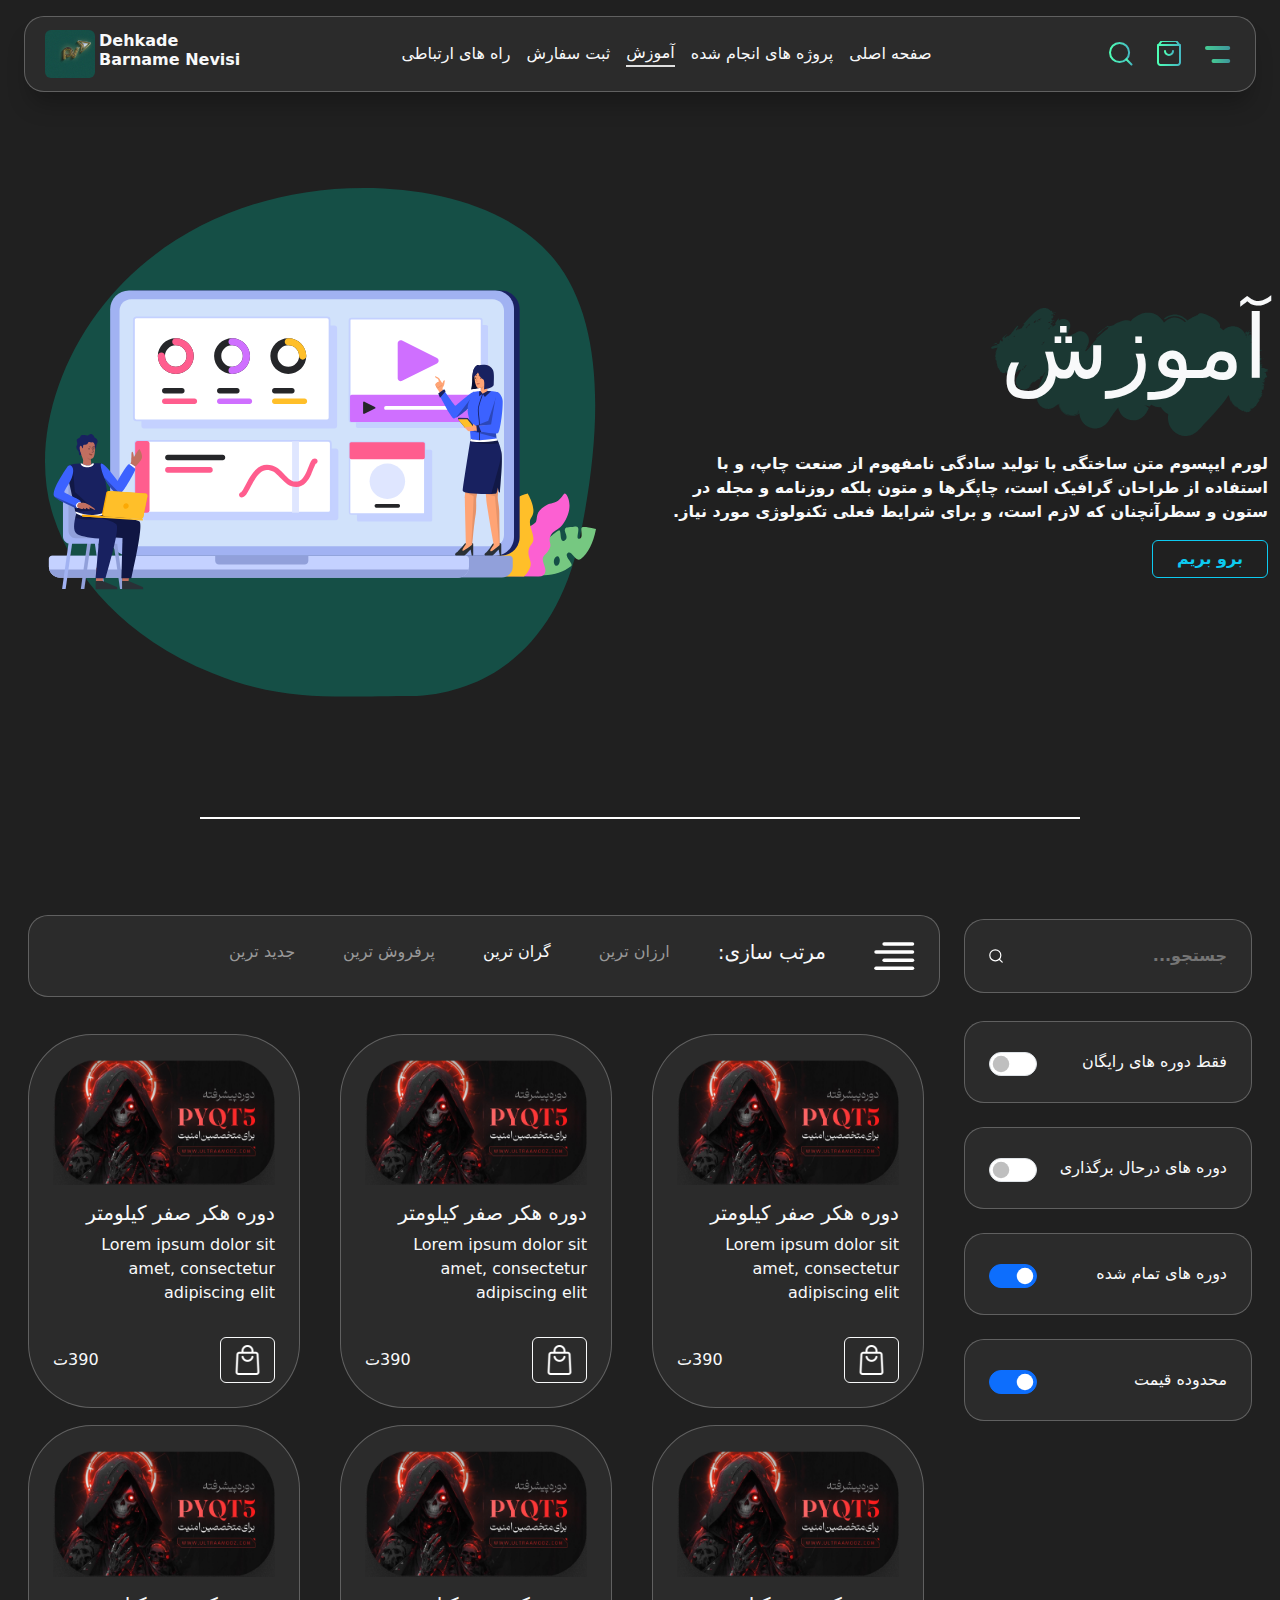
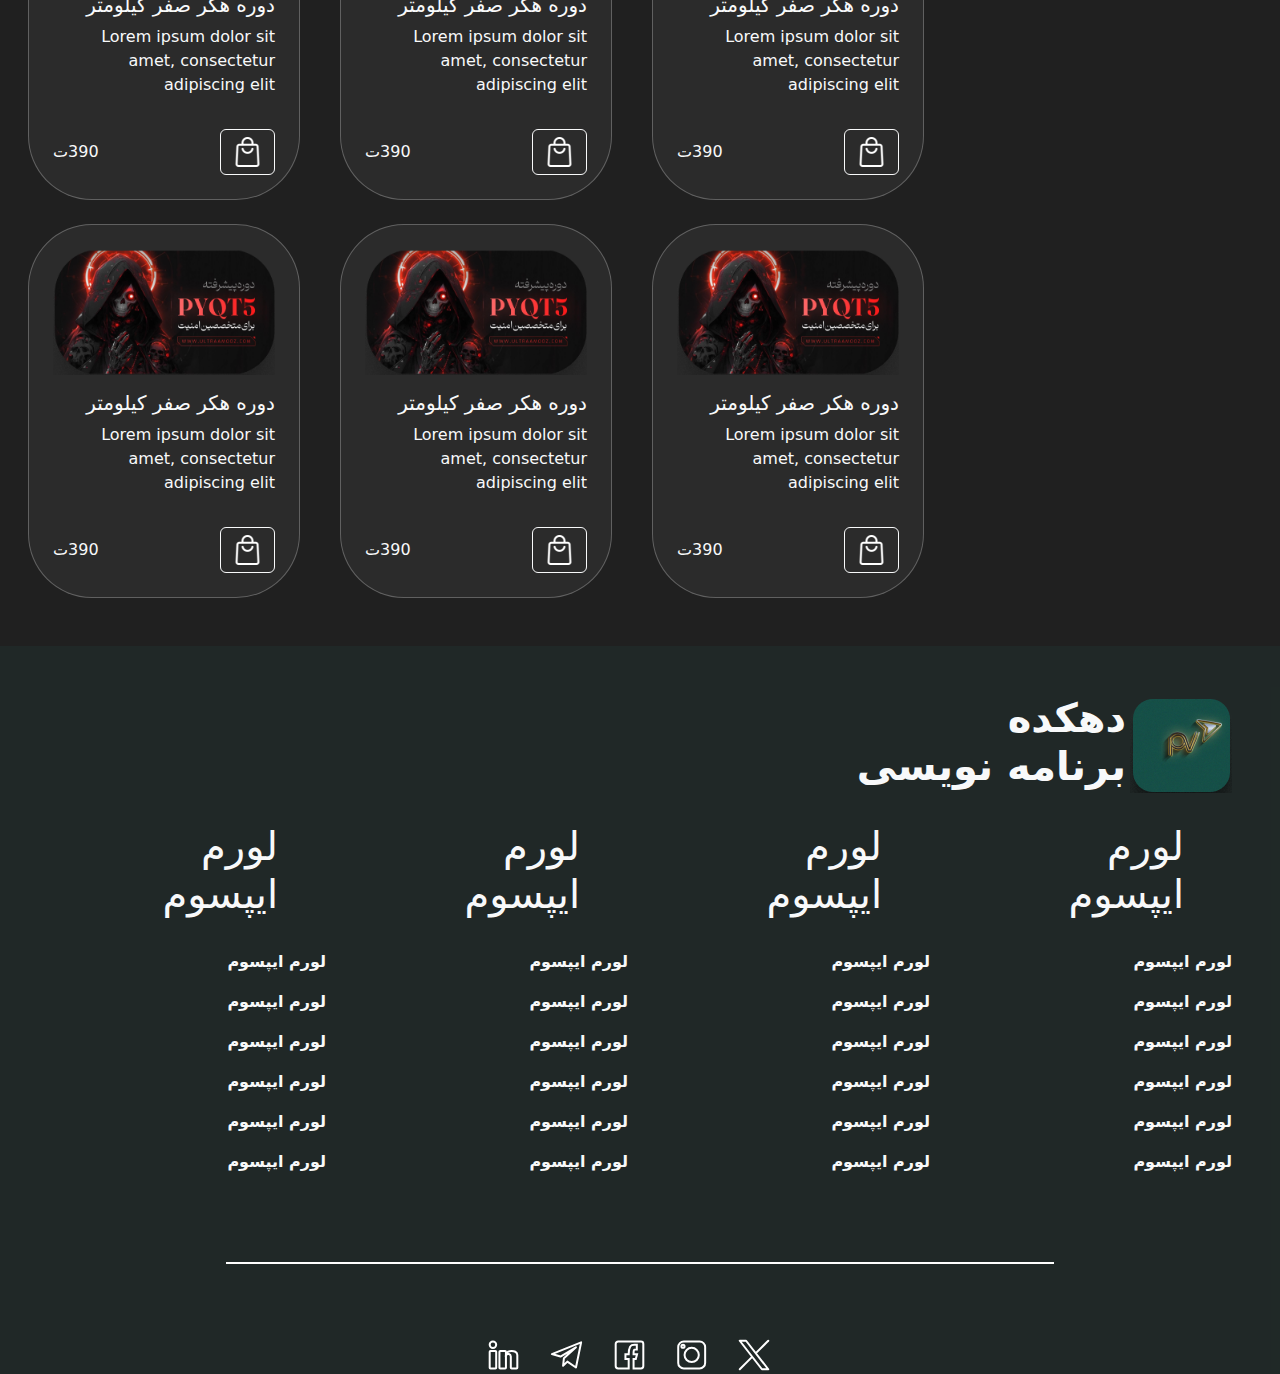
==== pages/learning.html @ 6f9488b7 "add new page learning" ====
<!DOCTYPE html>
<html lang="fa">
  <head>
    <meta charset="UTF-8" />
    <meta name="viewport" content="width=device-width, initial-scale=1.0" />
    <title>دهکده برنامه نویسی</title>
    <link rel="stylesheet" href="../style/bootstrap.min.css" />
    <link rel="stylesheet" href="../style/style.css" />
  </head>
  <body>
    <header class="mx-4">
      <div class="container-fluid">
        <div
          class="row d-flex align-items-center justify-content-between p-2 bg-header radius-header mt-3 shadow-header"
        >
          <div class="col-lg-3 col-md-3 col-sm-6 col-6">
            <div class="d-flex align-items-center">
              <img
                class="img-fluid rounded"
                src="../image/plant 1.png"
                alt=""
              />
              <h6 class="fw-bold text-light ms-1">
                Dehkade <br />
                Barname Nevisi
              </h6>
            </div>
          </div>
          <div
            class="col-lg-9 col-md-9 col-xl-6 mt-3 d-sm-none d-lg-block d-md-block d-xs-none"
          >
            <ul class="d-flex align-items-center justify-content-end">
              <li class="me-3">
                <a class="text-light text-menu" href="">راه های ارتباطی</a>
              </li>
              <li class="me-3">
                <a class="text-light text-menu" href="">ثبت سفارش</a>
              </li>
              <div class="me-3">
                <li><a class="text-light text-menu" href="#">آموزش</a></li>
                <div class="in-home"></div>
              </div>

              <li class="me-3">
                <a
                  class="text-light text-menu"
                  href="./projects-done.html"
                  >پروژه های انجام شده</a
                >
              </li>

              <li><a class="text-light text-menu" href="../index.html">صفحه اصلی</a></li>
            </ul>
          </div>
          <div
            class="col-lg-3 col-sm-6 col-6 d-lg-none d-md-none d-xl-block col-xl-3"
          >
            <div class="d-flex align-items-center justify-content-end">
              <div class="me-4 mexs">
                <img src="../image/🦆 icon _search_.svg" alt="" />
              </div>
              <div class="me-4 mexs">
                <img src="../image/shopping-bag.svg" alt="" />
              </div>
              <div class="me-1"><img src="../image/Group 3.svg" alt="" /></div>
            </div>
          </div>
        </div>
      </div>
    </header>
    <section class="mt-5 py-5" dir="rtl">
      <div class="container-fluid">
        <div class="row d-flex align-items-center justify-content-center">
          <div class="col-lg-6 col-md-7 mt-sm-5 mt-lg-0 mt-md-0 text-light">
            <div>
              <div class="position-relative d-flex align-items-center">
                <img class="img-fluid" src="../image/Vector4.svg" alt="" />
                <div
                  class="position-absolute d-flex align-items-center justify-content-center top-30"
                >
                  <h1 class="text-l">آموزش</h1>
                </div>
              </div>
              <p class="lh-base fw-bold mt-3">
                لورم ایپسوم متن ساختگی با تولید سادگی نامفهوم از صنعت چاپ، و با
                استفاده از طراحان گرافیک است، چاپگرها و متون بلکه روزنامه و مجله
                در ستون و سطرآنچنان که لازم است، و برای شرایط فعلی تکنولوژی مورد
                نیاز.
              </p>
              <button
                class="btn btn-outline-info fw-bolder d-flex align-items-center justify-content-center px-4 mt-3"
              >
                برو بریم
              </button>
            </div>
          </div>
          <div
            class="col-lg-6 col-md-5 d-flex align-items-center justify-content-center mt-sm-5 mt-xls mt-lg-0 mt-md-0"
          >
            <div class="position-relative">
              <img class="img-fluid" src="../image/Vector5.svg" alt="" />
              <div class="position-absolute top-20">
                <img class="img-fluid" src="../image/Presentation.svg" alt="" />
              </div>
            </div>
          </div>
          <div
            class="d-flex align-items-center justify-content-center mt-5 py-5"
          >
            <div class="line-footer text-center mt-4"></div>
          </div>
        </div>
      </div>
    </section>
    <main class="mx-3" dir="rtl">
      <div class="container-fluid">
        <div class="row text-light d-flex align-items-center">
          <div class="col-lg-3">
            <div
              class="bg-header d-flex align-items-center justify-content-between radius-header p-4"
            >
              <div class="d-flex align-items-center justify-content-center">
                <input
                  class="rest-input text-light fw-bold"
                  type="text"
                  placeholder="جستجو..."
                />
              </div>
              <div class="d-flex align-items-center">
                <img
                  class="img-fluid"
                  src="../image/icon _search1_.svg"
                  alt=""
                />
              </div>
            </div>
          </div>
          <div class="col-lg-9">
            <div class="bg-header radius-header d-flex align-items-center p-4">
              <div class="d-flex align-items-center justify-content-center">
                <img
                  class="img-fluid"
                  src="../image/icon _align left_.svg"
                  alt=""
                />
              </div>
              <div class="d-flex align-items-center">
                <h5 class="me-5">مرتب سازی:</h5>
                <h6 class="me-5 text-color">ارزان ترین</h6>
                <h6 class="me-5">گران ترین</h6>
                <h6 class="me-5 text-color">پرفروش ترین</h6>
                <h6 class="me-5 text-color">جدید ترین</h6>
              </div>
            </div>
          </div>
        </div>
        <div class="row text-light mt-4 d-flex align-items-center">
          <div class="col-lg-3">
            <div class="col-lg-12">
              <div
                class="bg-header d-flex align-items-center justify-content-between radius-header p-4"
              >
                <div class="d-flex align-items-center justify-content-center">
                  <h6 class="mb-0">فقط دوره های رایگان</h6>
                </div>
                <div class="form-check form-switch fs-4">
                  <input
                    class="form-check-input"
                    type="checkbox"
                    role="switch"
                    id="flexSwitchCheckChecked"
                    
                  />
                </div>
              </div>
            </div>
            <div class="col-lg-12">
              <div
                class="bg-header d-flex align-items-center justify-content-between radius-header p-4 mt-4"
              >
                <div class="d-flex align-items-center justify-content-center">
                  <h6 class="mb-0">دوره های درحال برگذاری</h6>
                </div>
                <div class="form-check form-switch fs-4">
                  <input
                    class="form-check-input"
                    type="checkbox"
                    role="switch"
                    id="flexSwitchCheckChecked"
                    
                  />
                </div>
              </div>
            </div>
            <div class="col-lg-12">
              <div
                class="bg-header d-flex align-items-center justify-content-between radius-header p-4 mt-4"
              >
                <div class="d-flex align-items-center justify-content-center">
                  <h6 class="mb-0">دوره های  تمام شده</h6>
                </div>
                <div class="form-check form-switch fs-4">
                  <input
                    class="form-check-input"
                    type="checkbox"
                    role="switch"
                    id="flexSwitchCheckChecked"
                    checked
                  />
                </div>
              </div>
            </div>
            <div class="col-lg-12">
              <div
                class="bg-header d-flex align-items-center justify-content-between radius-header p-4 mt-4"
              >
                <div class="d-flex align-items-center justify-content-center">
                  <h6 class="mb-0">محدوده قیمت</h6>
                </div>
                <div class="form-check form-switch fs-4">
                  <input
                    class="form-check-input"
                    type="checkbox"
                    role="switch"
                    id="flexSwitchCheckChecked"
                    checked
                  />
                </div>
              </div>
            </div>
          </div>
          <div class="col-lg-3">
            <div class="bg-header radius-x p-4 d-flex flex-column me-3 ">
              <div>
                <img
                  class="img-fluid"
                  src="../image/Rose Gold Feminine Calligraphy Monogram Logo(16) 3.png"
                  alt=""
                />
              </div>
              <div>
                <h5 class="mt-3">دوره هکر صفر کیلومتر</h5>
                <p>Lorem ipsum dolor sit amet, consectetur adipiscing elit</p>
              </div>
              <div
                class="d-flex justify-content-between align-items-center mt-3"
              >
                <div>
                  <button
                    class="btn btn-outline-light d-flex align-items-center justify-content-center rounded"
                  >
                    <img src="../image/bag 4.svg" alt="" />
                  </button>
                </div>
                <div>390ت</div>
              </div>
            </div>
          </div>
          <div class="col-lg-3">
            <div class="bg-header radius-x p-4 d-flex flex-column me-3 ">
              <div>
                <img
                  class="img-fluid"
                  src="../image/Rose Gold Feminine Calligraphy Monogram Logo(16) 3.png"
                  alt=""
                />
              </div>
              <div>
                <h5 class="mt-3">دوره هکر صفر کیلومتر</h5>
                <p>Lorem ipsum dolor sit amet, consectetur adipiscing elit</p>
              </div>
              <div
                class="d-flex justify-content-between align-items-center mt-3"
              >
                <div>
                  <button
                    class="btn btn-outline-light d-flex align-items-center justify-content-center rounded"
                  >
                    <img src="../image/bag 4.svg" alt="" />
                  </button>
                </div>
                <div>390ت</div>
              </div>
            </div>
          </div>
          <div class="col-lg-3">
            <div class="bg-header radius-x p-4 d-flex flex-column me-3 ">
              <div>
                <img
                  class="img-fluid"
                  src="../image/Rose Gold Feminine Calligraphy Monogram Logo(16) 3.png"
                  alt=""
                />
              </div>
              <div>
                <h5 class="mt-3">دوره هکر صفر کیلومتر</h5>
                <p>Lorem ipsum dolor sit amet, consectetur adipiscing elit</p>
              </div>
              <div
                class="d-flex justify-content-between align-items-center mt-3"
              >
                <div>
                  <button
                    class="btn btn-outline-light d-flex align-items-center justify-content-center rounded"
                  >
                    <img src="../image/bag 4.svg" alt="" />
                  </button>
                </div>
                <div>390ت</div>
              </div>
            </div>
          </div>
        </div>
        <div class="row text-light mt-1 d-flex align-items-center">
          <div class="col-lg-3">

          </div>
          <div class="col-lg-3">
            <div class="bg-header radius-x p-4 d-flex flex-column me-3">
              <div>
                <img
                  class="img-fluid"
                  src="../image/Rose Gold Feminine Calligraphy Monogram Logo(16) 3.png"
                  alt=""
                />
              </div>
              <div>
                <h5 class="mt-3">دوره هکر صفر کیلومتر</h5>
                <p>Lorem ipsum dolor sit amet, consectetur adipiscing elit</p>
              </div>
              <div
                class="d-flex justify-content-between align-items-center mt-3"
              >
                <div>
                  <button
                    class="btn btn-outline-light d-flex align-items-center justify-content-center rounded"
                  >
                    <img src="../image/bag 4.svg" alt="" />
                  </button>
                </div>
                <div>390ت</div>
              </div>
            </div>
          </div>
          <div class="col-lg-3">
            <div class="bg-header radius-x p-4 d-flex flex-column me-3">
              <div>
                <img
                  class="img-fluid"
                  src="../image/Rose Gold Feminine Calligraphy Monogram Logo(16) 3.png"
                  alt=""
                />
              </div>
              <div>
                <h5 class="mt-3">دوره هکر صفر کیلومتر</h5>
                <p>Lorem ipsum dolor sit amet, consectetur adipiscing elit</p>
              </div>
              <div
                class="d-flex justify-content-between align-items-center mt-3"
              >
                <div>
                  <button
                    class="btn btn-outline-light d-flex align-items-center justify-content-center rounded"
                  >
                    <img src="../image/bag 4.svg" alt="" />
                  </button>
                </div>
                <div>390ت</div>
              </div>
            </div>
          </div>
          <div class="col-lg-3">
            <div class="bg-header radius-x p-4 d-flex flex-column me-3">
              <div>
                <img
                  class="img-fluid"
                  src="../image/Rose Gold Feminine Calligraphy Monogram Logo(16) 3.png"
                  alt=""
                />
              </div>
              <div>
                <h5 class="mt-3">دوره هکر صفر کیلومتر</h5>
                <p>Lorem ipsum dolor sit amet, consectetur adipiscing elit</p>
              </div>
              <div
                class="d-flex justify-content-between align-items-center mt-3"
              >
                <div>
                  <button
                    class="btn btn-outline-light d-flex align-items-center justify-content-center rounded"
                  >
                    <img src="../image/bag 4.svg" alt="" />
                  </button>
                </div>
                <div>390ت</div>
              </div>
            </div>
          </div>

        </div>
        <div class="row text-light mt-4 d-flex align-items-center">
          <div class="col-lg-3">

          </div>
          <div class="col-lg-3">
            <div class="bg-header radius-x p-4 d-flex flex-column me-3">
              <div>
                <img
                  class="img-fluid"
                  src="../image/Rose Gold Feminine Calligraphy Monogram Logo(16) 3.png"
                  alt=""
                />
              </div>
              <div>
                <h5 class="mt-3">دوره هکر صفر کیلومتر</h5>
                <p>Lorem ipsum dolor sit amet, consectetur adipiscing elit</p>
              </div>
              <div
                class="d-flex justify-content-between align-items-center mt-3"
              >
                <div>
                  <button
                    class="btn btn-outline-light d-flex align-items-center justify-content-center rounded"
                  >
                    <img src="../image/bag 4.svg" alt="" />
                  </button>
                </div>
                <div>390ت</div>
              </div>
            </div>
          </div>
          <div class="col-lg-3">
            <div class="bg-header radius-x p-4 d-flex flex-column me-3">
              <div>
                <img
                  class="img-fluid"
                  src="../image/Rose Gold Feminine Calligraphy Monogram Logo(16) 3.png"
                  alt=""
                />
              </div>
              <div>
                <h5 class="mt-3">دوره هکر صفر کیلومتر</h5>
                <p>Lorem ipsum dolor sit amet, consectetur adipiscing elit</p>
              </div>
              <div
                class="d-flex justify-content-between align-items-center mt-3"
              >
                <div>
                  <button
                    class="btn btn-outline-light d-flex align-items-center justify-content-center rounded"
                  >
                    <img src="../image/bag 4.svg" alt="" />
                  </button>
                </div>
                <div>390ت</div>
              </div>
            </div>
          </div>
          <div class="col-lg-3">
            <div class="bg-header radius-x p-4 d-flex flex-column me-3">
              <div>
                <img
                  class="img-fluid"
                  src="../image/Rose Gold Feminine Calligraphy Monogram Logo(16) 3.png"
                  alt=""
                />
              </div>
              <div>
                <h5 class="mt-3">دوره هکر صفر کیلومتر</h5>
                <p>Lorem ipsum dolor sit amet, consectetur adipiscing elit</p>
              </div>
              <div
                class="d-flex justify-content-between align-items-center mt-3"
              >
                <div>
                  <button
                    class="btn btn-outline-light d-flex align-items-center justify-content-center rounded"
                  >
                    <img src="../image/bag 4.svg" alt="" />
                  </button>
                </div>
                <div>390ت</div>
              </div>
            </div>
          </div>

        </div>
        
      </div>
    </main>

    <footer class="text-light mt-5 bg-footer" dir="rtl">
      <div class="container-fluid">
        <div
          class="row d-flex align-items-center justify-content-center mt-5 mx-4"
        >
          <div class="d-flex align-items-center mt-5">
            <div>
              <img class="img-fluid" src="../image/plant 2.png" alt="" />
            </div>
            <div>
              <h1 class="fw-bolder me-1 text-footer">
                دهکده<br />
                برنامه نویسی
              </h1>
            </div>
          </div>
          <div class="col-lg-3 col-md-6 col-sm-6">
            <div class="d-flex flex-column">
              <h1 class="py-4 px-5">لورم ایپسوم</h1>
              <p class="fw-bolder">لورم ایپسوم</p>
              <p class="fw-bolder">لورم ایپسوم</p>
              <p class="fw-bolder">لورم ایپسوم</p>
              <p class="fw-bolder">لورم ایپسوم</p>
              <p class="fw-bolder">لورم ایپسوم</p>
              <p class="fw-bolder">لورم ایپسوم</p>
            </div>
          </div>
          <div class="col-lg-3 col-md-6 col-sm-6">
            <div class="d-flex flex-column">
              <h1 class="py-4 px-5">لورم ایپسوم</h1>
              <p class="fw-bolder">لورم ایپسوم</p>
              <p class="fw-bolder">لورم ایپسوم</p>
              <p class="fw-bolder">لورم ایپسوم</p>
              <p class="fw-bolder">لورم ایپسوم</p>
              <p class="fw-bolder">لورم ایپسوم</p>
              <p class="fw-bolder">لورم ایپسوم</p>
            </div>
          </div>
          <div class="col-lg-3 col-md-6 col-sm-6">
            <div class="d-flex flex-column">
              <h1 class="py-4 px-5">لورم ایپسوم</h1>
              <p class="fw-bolder">لورم ایپسوم</p>
              <p class="fw-bolder">لورم ایپسوم</p>
              <p class="fw-bolder">لورم ایپسوم</p>
              <p class="fw-bolder">لورم ایپسوم</p>
              <p class="fw-bolder">لورم ایپسوم</p>
              <p class="fw-bolder">لورم ایپسوم</p>
            </div>
          </div>
          <div class="col-lg-3 col-md-6 col-sm-6">
            <div class="d-flex flex-column">
              <h1 class="py-4 px-5">لورم ایپسوم</h1>
              <p class="fw-bolder">لورم ایپسوم</p>
              <p class="fw-bolder">لورم ایپسوم</p>
              <p class="fw-bolder">لورم ایپسوم</p>
              <p class="fw-bolder">لورم ایپسوم</p>
              <p class="fw-bolder">لورم ایپسوم</p>
              <p class="fw-bolder">لورم ایپسوم</p>
            </div>
          </div>
          <div
            class="d-flex align-items-center justify-content-center py-5 my-4"
          >
            <div class="line-footer text-center"></div>
          </div>
          <div class="d-flex align-items-center justify-content-center">
            <div class="me-4">
              <img class="img-fluid" src="../image/1.svg" alt="" />
            </div>
            <div class="me-4">
              <img class="img-fluid" src="../image/2.svg" alt="" />
            </div>
            <div class="me-4">
              <img class="img-fluid" src="../image/3.svg" alt="" />
            </div>
            <div class="me-4">
              <img class="img-fluid" src="../image/4.svg" alt="" />
            </div>
            <div class="me-4">
              <img class="img-fluid" src="../image/5.svg" alt="" />
            </div>
          </div>
        </div>
      </div>
    </footer>

    <script src="../script/script.js"></script>
  </body>
</html>
---- style/style.css ----
li {
  list-style: none;
}
a {
  text-decoration: none;
}
* {
  margin: 0;
  padding: 0;
}
body {
  background-color: #202020;
}
.bg-header {
  background-color: rgba(255, 255, 255, 5%);
  border: 0.5px solid #ffffff41;
}
.gradient-text {
  color: rgb(78, 255, 181);
  color: linear-gradient(
    90deg,
    rgba(78, 255, 181, 1) 0%,
    rgba(69, 186, 194, 1) 100%
  );
}
.text-xxl {
  font-size: 6rem;
}
.text-xl {
  font-size: 4rem;
}
.top-10 {
  top: -10%;
  bottom: 0;
  right: 0;
}
.positoin-1 {
  top: 0;
  right: 1%;
}
.p-xx {
  padding: 0 7rem;
}
.radius-x {
  border-radius: 4rem;
}
.text-x {
  font-size: 77px;
}
.positoin-p {
  top: 10% !important;
  right: 3%;
}
.box-boxshadow {
  box-shadow: 5px 10px 11px 0px rgba(22, 126, 107, 25%);
}
.text-sm {
  font-size: 3.3rem;
}
.we {
  width: 4.5rem;
}
.bx-border {
  box-shadow: 1px 4px 5px 0px rgba(0, 0, 0, 25%);
}
.social-box {
  width: 10rem;
  background-image: url(../image/Vector.svg);
  background-repeat: no-repeat;
  background-size: cover;
  background-position: center;
}
.top-28 {
  top: 20%;
}
.top-28 h1 {
  font-size: 3rem;
}
.bg-radial {
  background: rgb(255, 255, 255);
  background: radial-gradient(
    circle,
    rgba(255, 255, 255, 7%) 0%,
    rgba(217, 217, 217, 0%) 100%
  );
}
.bg-sh {
  box-shadow: 6px 10px 16px 0px rgba(23, 252, 224, 25%);
}
.bg-footer {
  background-color: rgba(32, 61, 56, 30%);
}
.text-footer {
  font-size: 2.5rem;
}
.line-footer {
  border: 1px solid #ffffff;
  width: 70%;
}
.shadow-header {
  box-shadow: 0px 18px 22px -6px rgba(0, 0, 0, 25%);
}
.radius-header {
  border-radius: 20px;
}
.in-home {
  border: 0.2px solid rgba(255, 255, 255, 85%);
}

.bg-box {
  background: rgb(255, 255, 255);
  background: radial-gradient(
    circle,
    rgba(255, 255, 255, 7%) 0%,
    rgba(217, 217, 217, 0%) 100%
  );
}
.positoin-3{
right: 5%;
}
.top-30{
  top: -10%;
}
.text-l{
font-size: 5.5rem;
}
.top-20{
  top: 20%;
}
.text-color{
  color: rgba(153, 153, 153, 100%);
}
.rest-input{
  outline: none;
  border: none;
  background: transparent;
}
/* responsive */
@media only screen and (max-width: 992px) {
    .p-xx{
      padding:  0 5rem;
    }
}
@media only screen and (max-width: 821px) {
  .text-menu{
    font-size: 14px;
  }
  .text-xl{
    font-size: 3.5rem;
  }
}
@media only screen and (max-width: 768px) {
  .p-xx{
    padding:  0 4rem;
  }
}
@media only screen and (max-width: 576px) {
  .p-xx{
    padding:  0 1rem;
  }
  .mt-xs{
    padding-top: 4rem;
  }
  .image-responsive{
    width: 15rem;
  }
  .text-xxl{
    font-size: 5rem;
  }
  .text-xl{
    font-size: 3rem;
  }
  .d-xs-none{
    display: none;
  }
  .mt-xls{
    margin: 2rem;
  }
}
@media only screen and (max-width: 387px) {
  .image-responsive{
    width: 11rem;
  }
  .text-xxl{
    font-size: 4rem;
  }
  .text-xl{
    font-size: 2rem;
  }
  .mexs{
    margin-right: 0.8rem !important;
  }
}
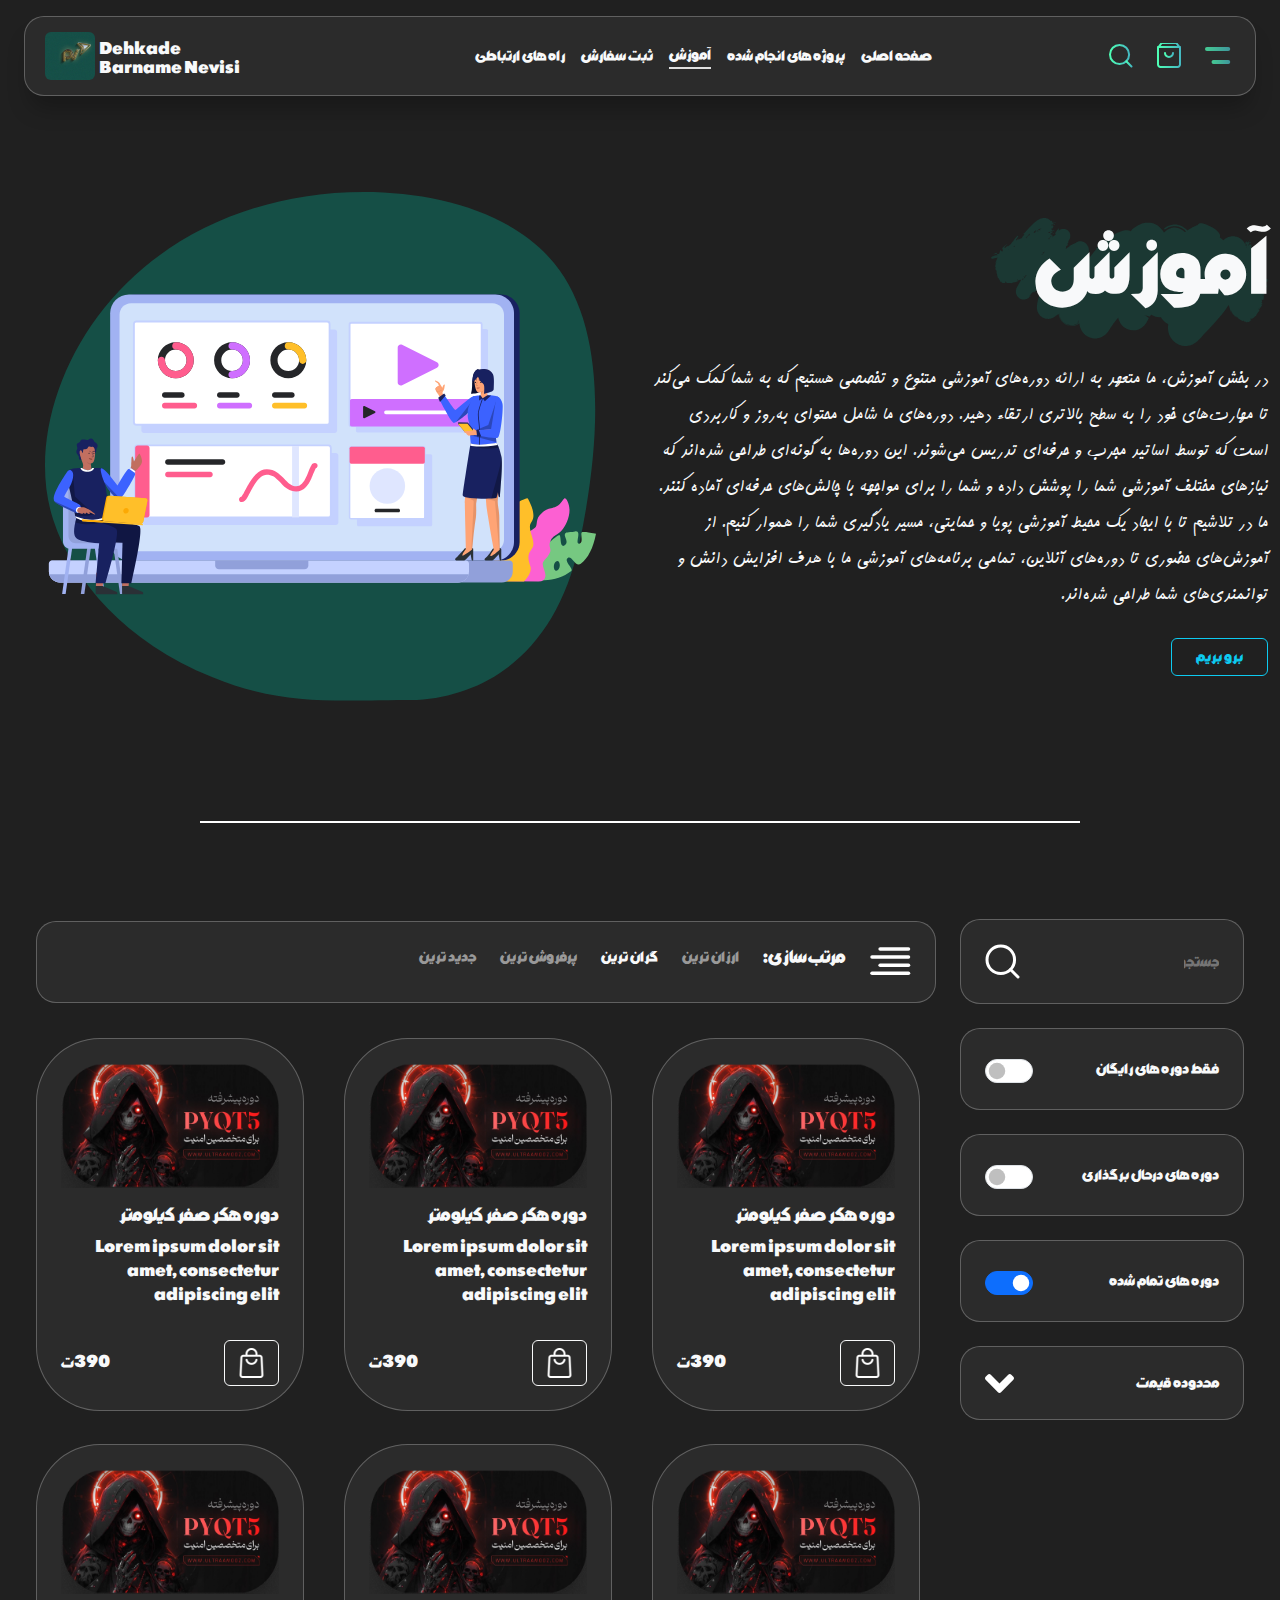
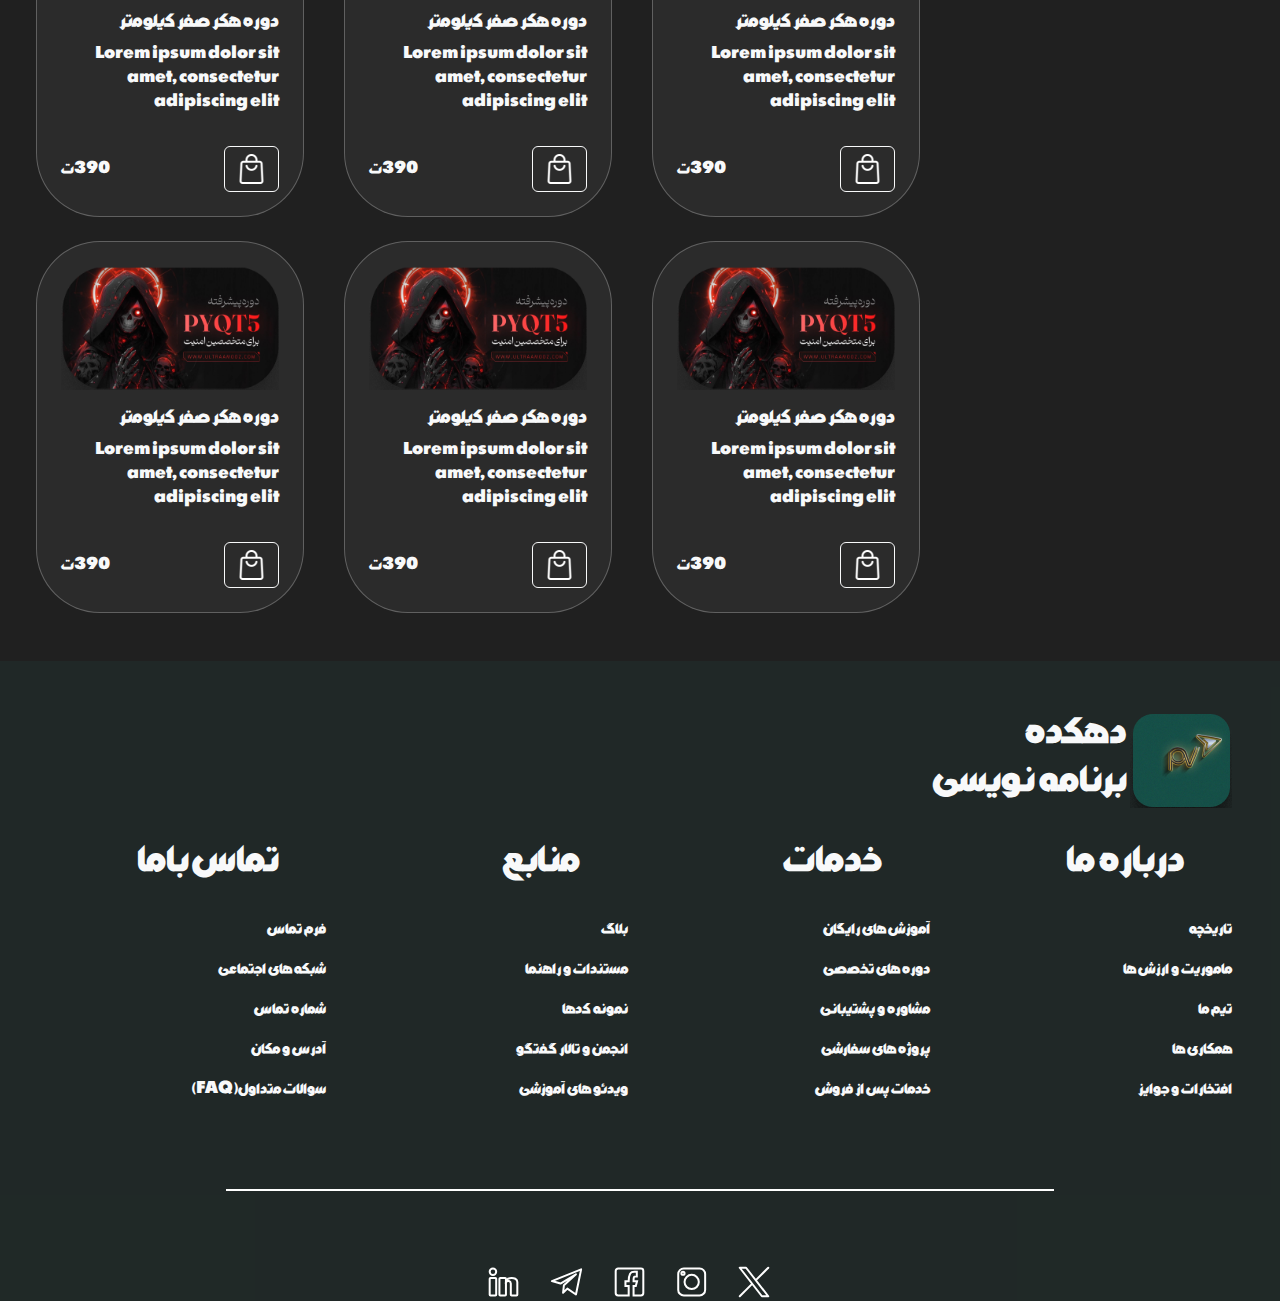
==== commit 8af4c846: "add new page learning" ====
--- a/pages/learning.html
+++ b/pages/learning.html
@@ -17,10 +17,10 @@
             <div class="d-flex align-items-center">
               <img
                 class="img-fluid rounded"
-                src="../image/plant 1.png"
-                alt=""
-              />
-              <h6 class="fw-bold text-light ms-1">
+                src="../image/Header-photos/plant-1.png"
+                alt=""
+              />
+              <h6 class="fw-bold text-light mt-3 ms-1">
                 Dehkade <br />
                 Barname Nevisi
               </h6>
@@ -42,14 +42,16 @@
               </div>
 
               <li class="me-3">
-                <a
-                  class="text-light text-menu"
-                  href="./projects-done.html"
+                <a class="text-light text-menu" href="./projects-done.html"
                   >پروژه های انجام شده</a
                 >
               </li>
 
-              <li><a class="text-light text-menu" href="../index.html">صفحه اصلی</a></li>
+              <li>
+                <a class="text-light text-menu" href="../index.html"
+                  >صفحه اصلی</a
+                >
+              </li>
             </ul>
           </div>
           <div
@@ -57,12 +59,14 @@
           >
             <div class="d-flex align-items-center justify-content-end">
               <div class="me-4 mexs">
-                <img src="../image/🦆 icon _search_.svg" alt="" />
+                <img src="../image/Header-photos/icon_search_.svg" alt="" />
               </div>
               <div class="me-4 mexs">
-                <img src="../image/shopping-bag.svg" alt="" />
-              </div>
-              <div class="me-1"><img src="../image/Group 3.svg" alt="" /></div>
+                <img src="../image/Header-photos/shopping-bag.svg" alt="" />
+              </div>
+              <div class="me-1">
+                <img src="../image/Header-photos/Group-3.svg" alt="" />
+              </div>
             </div>
           </div>
         </div>
@@ -74,21 +78,31 @@
           <div class="col-lg-6 col-md-7 mt-sm-5 mt-lg-0 mt-md-0 text-light">
             <div>
               <div class="position-relative d-flex align-items-center">
-                <img class="img-fluid" src="../image/Vector4.svg" alt="" />
+                <img
+                  class="img-fluid"
+                  src="../image/learning/Start-section/Vector4.svg"
+                  alt=""
+                />
                 <div
-                  class="position-absolute d-flex align-items-center justify-content-center top-30"
+                  class="position-absolute d-flex align-items-center justify-content-center top-0"
                 >
                   <h1 class="text-l">آموزش</h1>
                 </div>
               </div>
-              <p class="lh-base fw-bold mt-3">
-                لورم ایپسوم متن ساختگی با تولید سادگی نامفهوم از صنعت چاپ، و با
-                استفاده از طراحان گرافیک است، چاپگرها و متون بلکه روزنامه و مجله
-                در ستون و سطرآنچنان که لازم است، و برای شرایط فعلی تکنولوژی مورد
-                نیاز.
+              <p class="lh-base fw-bold mt-3 fs-4" style="font-family: kamran;">
+                در بخش آموزش، ما متعهد به ارائه دوره‌های آموزشی متنوع و
+                تخصصی هستیم که به شما کمک می‌کند تا مهارت‌های خود را به سطح
+                بالاتری ارتقاء دهید. دوره‌های ما شامل محتوای به‌روز و کاربردی
+                است که توسط اساتید مجرب و حرفه‌ای تدریس می‌شوند. این دوره‌ها به
+                گونه‌ای طراحی شده‌اند که نیازهای مختلف آموزشی شما را پوشش داده و
+                شما را برای مواجهه با چالش‌های حرفه‌ای آماده کنند. ما در تلاشیم
+                تا با ایجاد یک محیط آموزشی پویا و حمایتی، مسیر یادگیری شما را
+                هموار کنیم. از آموزش‌های حضوری تا دوره‌های آنلاین، تمامی
+                برنامه‌های آموزشی ما با هدف افزایش دانش و توانمندی‌های شما طراحی
+                شده‌اند.
               </p>
               <button
-                class="btn btn-outline-info fw-bolder d-flex align-items-center justify-content-center px-4 mt-3"
+                class="btn btn-outline-info fw-bolder d-flex align-items-center justify-content-center px-4 mt-4"
               >
                 برو بریم
               </button>
@@ -98,9 +112,17 @@
             class="col-lg-6 col-md-5 d-flex align-items-center justify-content-center mt-sm-5 mt-xls mt-lg-0 mt-md-0"
           >
             <div class="position-relative">
-              <img class="img-fluid" src="../image/Vector5.svg" alt="" />
+              <img
+                class="img-fluid"
+                src="../image/learning/Start-section/Vector5.svg"
+                alt=""
+              />
               <div class="position-absolute top-20">
-                <img class="img-fluid" src="../image/Presentation.svg" alt="" />
+                <img
+                  class="img-fluid"
+                  src="../image/learning/Start-section/Presentation.svg"
+                  alt=""
+                />
               </div>
             </div>
           </div>
@@ -112,16 +134,16 @@
         </div>
       </div>
     </section>
-    <main class="mx-3" dir="rtl">
+    <main class="mx-4" dir="rtl">
       <div class="container-fluid">
         <div class="row text-light d-flex align-items-center">
-          <div class="col-lg-3">
+          <div class="col-lg-3 col-md-3 col-sm-12">
             <div
               class="bg-header d-flex align-items-center justify-content-between radius-header p-4"
             >
-              <div class="d-flex align-items-center justify-content-center">
+              <div class="d-flex align-items-center col-6">
                 <input
-                  class="rest-input text-light fw-bold"
+                  class="rest-input text-light w-input fw-bold"
                   type="text"
                   placeholder="جستجو..."
                 />
@@ -129,34 +151,40 @@
               <div class="d-flex align-items-center">
                 <img
                   class="img-fluid"
-                  src="../image/icon _search1_.svg"
-                  alt=""
-                />
-              </div>
-            </div>
-          </div>
-          <div class="col-lg-9">
+                  src="../image/learning/Training-photos/icon _search1_.svg"
+                  alt=""
+                />
+              </div>
+            </div>
+          </div>
+          <div class="col-lg-9 col-md-9 col-sm-12 mt-sm-4 mt-lg-0 mt-md-0 mt-4">
             <div class="bg-header radius-header d-flex align-items-center p-4">
               <div class="d-flex align-items-center justify-content-center">
                 <img
                   class="img-fluid"
-                  src="../image/icon _align left_.svg"
+                  src="../image/learning/Training-photos/icon _align left_.svg"
                   alt=""
                 />
               </div>
               <div class="d-flex align-items-center">
-                <h5 class="me-5">مرتب سازی:</h5>
-                <h6 class="me-5 text-color">ارزان ترین</h6>
-                <h6 class="me-5">گران ترین</h6>
-                <h6 class="me-5 text-color">پرفروش ترین</h6>
-                <h6 class="me-5 text-color">جدید ترین</h6>
+                <h5 class="me-5 me-sm-4 me-xs-s fs-xs-s">مرتب سازی:</h5>
+                <h6 class="me-5 me-sm-4 me-xs-s fs-xs-s text-color">
+                  ارزان ترین
+                </h6>
+                <h6 class="me-5 me-sm-4 me-xs-s fs-xs-s">گران ترین</h6>
+                <h6 class="me-5 me-sm-4 me-xs-s fs-xs-s text-color">
+                  پرفروش ترین
+                </h6>
+                <h6 class="me-5 me-sm-4 me-xs-s fs-xs-s text-color">
+                  جدید ترین
+                </h6>
               </div>
             </div>
           </div>
         </div>
         <div class="row text-light mt-4 d-flex align-items-center">
-          <div class="col-lg-3">
-            <div class="col-lg-12">
+          <div class="col-lg-3 col-md-5 col-sm-5">
+            <div class="col-lg-12 col-md-12">
               <div
                 class="bg-header d-flex align-items-center justify-content-between radius-header p-4"
               >
@@ -169,12 +197,11 @@
                     type="checkbox"
                     role="switch"
                     id="flexSwitchCheckChecked"
-                    
                   />
                 </div>
               </div>
             </div>
-            <div class="col-lg-12">
+            <div class="col-lg-12 col-md-12">
               <div
                 class="bg-header d-flex align-items-center justify-content-between radius-header p-4 mt-4"
               >
@@ -187,17 +214,16 @@
                     type="checkbox"
                     role="switch"
                     id="flexSwitchCheckChecked"
-                    
                   />
                 </div>
               </div>
             </div>
-            <div class="col-lg-12">
+            <div class="col-lg-12 col-md-12">
               <div
                 class="bg-header d-flex align-items-center justify-content-between radius-header p-4 mt-4"
               >
                 <div class="d-flex align-items-center justify-content-center">
-                  <h6 class="mb-0">دوره های  تمام شده</h6>
+                  <h6 class="mb-0">دوره های تمام شده</h6>
                 </div>
                 <div class="form-check form-switch fs-4">
                   <input
@@ -210,100 +236,107 @@
                 </div>
               </div>
             </div>
-            <div class="col-lg-12">
+            <div class="col-lg-12 col-md-12">
               <div
                 class="bg-header d-flex align-items-center justify-content-between radius-header p-4 mt-4"
               >
                 <div class="d-flex align-items-center justify-content-center">
                   <h6 class="mb-0">محدوده قیمت</h6>
                 </div>
-                <div class="form-check form-switch fs-4">
-                  <input
-                    class="form-check-input"
-                    type="checkbox"
-                    role="switch"
-                    id="flexSwitchCheckChecked"
-                    checked
+                <div>
+                  <img
+                    class="img-fluid"
+                    src="../image/learning/Training-photos/Vector6.svg"
+                    alt=""
                   />
                 </div>
               </div>
             </div>
           </div>
-          <div class="col-lg-3">
-            <div class="bg-header radius-x p-4 d-flex flex-column me-3 ">
-              <div>
-                <img
-                  class="img-fluid"
-                  src="../image/Rose Gold Feminine Calligraphy Monogram Logo(16) 3.png"
-                  alt=""
-                />
-              </div>
-              <div>
-                <h5 class="mt-3">دوره هکر صفر کیلومتر</h5>
-                <p>Lorem ipsum dolor sit amet, consectetur adipiscing elit</p>
-              </div>
-              <div
-                class="d-flex justify-content-between align-items-center mt-3"
-              >
-                <div>
-                  <button
-                    class="btn btn-outline-light d-flex align-items-center justify-content-center rounded"
-                  >
-                    <img src="../image/bag 4.svg" alt="" />
-                  </button>
-                </div>
-                <div>390ت</div>
-              </div>
-            </div>
-          </div>
-          <div class="col-lg-3">
-            <div class="bg-header radius-x p-4 d-flex flex-column me-3 ">
-              <div>
-                <img
-                  class="img-fluid"
-                  src="../image/Rose Gold Feminine Calligraphy Monogram Logo(16) 3.png"
-                  alt=""
-                />
-              </div>
-              <div>
-                <h5 class="mt-3">دوره هکر صفر کیلومتر</h5>
-                <p>Lorem ipsum dolor sit amet, consectetur adipiscing elit</p>
-              </div>
-              <div
-                class="d-flex justify-content-between align-items-center mt-3"
-              >
-                <div>
-                  <button
-                    class="btn btn-outline-light d-flex align-items-center justify-content-center rounded"
-                  >
-                    <img src="../image/bag 4.svg" alt="" />
-                  </button>
-                </div>
-                <div>390ت</div>
-              </div>
-            </div>
-          </div>
-          <div class="col-lg-3">
-            <div class="bg-header radius-x p-4 d-flex flex-column me-3 ">
-              <div>
-                <img
-                  class="img-fluid"
-                  src="../image/Rose Gold Feminine Calligraphy Monogram Logo(16) 3.png"
-                  alt=""
-                />
-              </div>
-              <div>
-                <h5 class="mt-3">دوره هکر صفر کیلومتر</h5>
-                <p>Lorem ipsum dolor sit amet, consectetur adipiscing elit</p>
-              </div>
-              <div
-                class="d-flex justify-content-between align-items-center mt-3"
-              >
-                <div>
-                  <button
-                    class="btn btn-outline-light d-flex align-items-center justify-content-center rounded"
-                  >
-                    <img src="../image/bag 4.svg" alt="" />
+          <div class="col-lg-3 col-md-7 col-sm-7 mt-5 mt-md-0 mt-lg-0">
+            <div class="bg-header radius-x p-4 d-flex flex-column me-3">
+              <div>
+                <img
+                  class="img-fluid w-100"
+                  src="../image/learning/Training-photos/Rose-Gold-Feminine.png"
+                  alt=""
+                />
+              </div>
+              <div>
+                <h5 class="mt-3">دوره هکر صفر کیلومتر</h5>
+                <p>Lorem ipsum dolor sit amet, consectetur adipiscing elit</p>
+              </div>
+              <div
+                class="d-flex justify-content-between align-items-center mt-3"
+              >
+                <div>
+                  <button
+                    class="btn btn-outline-light d-flex align-items-center justify-content-center rounded"
+                  >
+                    <img
+                      src="../image/learning/Training-photos/bag-4.svg"
+                      alt=""
+                    />
+                  </button>
+                </div>
+                <div>390ت</div>
+              </div>
+            </div>
+          </div>
+          <div class="col-lg-3 col-md-6 col-sm-6 mt-md-5 mt-sm-5 mt-5 mt-lg-0">
+            <div class="bg-header radius-x p-4 d-flex flex-column me-3">
+              <div>
+                <img
+                  class="img-fluid w-100"
+                  src="../image/learning/Training-photos/Rose-Gold-Feminine.png"
+                  alt=""
+                />
+              </div>
+              <div>
+                <h5 class="mt-3">دوره هکر صفر کیلومتر</h5>
+                <p>Lorem ipsum dolor sit amet, consectetur adipiscing elit</p>
+              </div>
+              <div
+                class="d-flex justify-content-between align-items-center mt-3"
+              >
+                <div>
+                  <button
+                    class="btn btn-outline-light d-flex align-items-center justify-content-center rounded"
+                  >
+                    <img
+                      src="../image/learning/Training-photos/bag-4.svg"
+                      alt=""
+                    />
+                  </button>
+                </div>
+                <div>390ت</div>
+              </div>
+            </div>
+          </div>
+          <div class="col-lg-3 col-md-6 col-sm-6 mt-md-5 mt-sm-5 mt-5 mt-lg-0">
+            <div class="bg-header radius-x p-4 d-flex flex-column me-3">
+              <div>
+                <img
+                  class="img-fluid w-100"
+                  src="../image/learning/Training-photos/Rose-Gold-Feminine.png"
+                  alt=""
+                />
+              </div>
+              <div>
+                <h5 class="mt-3">دوره هکر صفر کیلومتر</h5>
+                <p>Lorem ipsum dolor sit amet, consectetur adipiscing elit</p>
+              </div>
+              <div
+                class="d-flex justify-content-between align-items-center mt-3"
+              >
+                <div>
+                  <button
+                    class="btn btn-outline-light d-flex align-items-center justify-content-center rounded"
+                  >
+                    <img
+                      src="../image/learning/Training-photos/bag-4.svg"
+                      alt=""
+                    />
                   </button>
                 </div>
                 <div>390ت</div>
@@ -311,181 +344,200 @@
             </div>
           </div>
         </div>
-        <div class="row text-light mt-1 d-flex align-items-center">
-          <div class="col-lg-3">
-
-          </div>
-          <div class="col-lg-3">
-            <div class="bg-header radius-x p-4 d-flex flex-column me-3">
-              <div>
-                <img
-                  class="img-fluid"
-                  src="../image/Rose Gold Feminine Calligraphy Monogram Logo(16) 3.png"
-                  alt=""
-                />
-              </div>
-              <div>
-                <h5 class="mt-3">دوره هکر صفر کیلومتر</h5>
-                <p>Lorem ipsum dolor sit amet, consectetur adipiscing elit</p>
-              </div>
-              <div
-                class="d-flex justify-content-between align-items-center mt-3"
-              >
-                <div>
-                  <button
-                    class="btn btn-outline-light d-flex align-items-center justify-content-center rounded"
-                  >
-                    <img src="../image/bag 4.svg" alt="" />
-                  </button>
-                </div>
-                <div>390ت</div>
-              </div>
-            </div>
-          </div>
-          <div class="col-lg-3">
-            <div class="bg-header radius-x p-4 d-flex flex-column me-3">
-              <div>
-                <img
-                  class="img-fluid"
-                  src="../image/Rose Gold Feminine Calligraphy Monogram Logo(16) 3.png"
-                  alt=""
-                />
-              </div>
-              <div>
-                <h5 class="mt-3">دوره هکر صفر کیلومتر</h5>
-                <p>Lorem ipsum dolor sit amet, consectetur adipiscing elit</p>
-              </div>
-              <div
-                class="d-flex justify-content-between align-items-center mt-3"
-              >
-                <div>
-                  <button
-                    class="btn btn-outline-light d-flex align-items-center justify-content-center rounded"
-                  >
-                    <img src="../image/bag 4.svg" alt="" />
-                  </button>
-                </div>
-                <div>390ت</div>
-              </div>
-            </div>
-          </div>
-          <div class="col-lg-3">
-            <div class="bg-header radius-x p-4 d-flex flex-column me-3">
-              <div>
-                <img
-                  class="img-fluid"
-                  src="../image/Rose Gold Feminine Calligraphy Monogram Logo(16) 3.png"
-                  alt=""
-                />
-              </div>
-              <div>
-                <h5 class="mt-3">دوره هکر صفر کیلومتر</h5>
-                <p>Lorem ipsum dolor sit amet, consectetur adipiscing elit</p>
-              </div>
-              <div
-                class="d-flex justify-content-between align-items-center mt-3"
-              >
-                <div>
-                  <button
-                    class="btn btn-outline-light d-flex align-items-center justify-content-center rounded"
-                  >
-                    <img src="../image/bag 4.svg" alt="" />
-                  </button>
-                </div>
-                <div>390ت</div>
-              </div>
-            </div>
-          </div>
-
+        <div
+          class="row text-light mt-5 mt-sm-4 mt-md-4 mt-lg-4 d-flex align-items-center"
+        >
+          <div class="col-lg-3 d-md-none d-lg-block d-sm-none"></div>
+          <div class="col-lg-3 col-md-6 col-sm-6">
+            <div class="bg-header radius-x p-4 d-flex flex-column me-3">
+              <div>
+                <img
+                  class="img-fluid w-100"
+                  src="../image/learning/Training-photos/Rose-Gold-Feminine.png"
+                  alt=""
+                />
+              </div>
+              <div>
+                <h5 class="mt-3">دوره هکر صفر کیلومتر</h5>
+                <p>Lorem ipsum dolor sit amet, consectetur adipiscing elit</p>
+              </div>
+              <div
+                class="d-flex justify-content-between align-items-center mt-3"
+              >
+                <div>
+                  <button
+                    class="btn btn-outline-light d-flex align-items-center justify-content-center rounded"
+                  >
+                    <img
+                      src="../image/learning/Training-photos/bag-4.svg"
+                      alt=""
+                    />
+                  </button>
+                </div>
+                <div>390ت</div>
+              </div>
+            </div>
+          </div>
+          <div class="col-lg-3 col-md-6 col-sm-6 mt-5 mt-lg-0 mt-sm-0 mt-md-0">
+            <div class="bg-header radius-x p-4 d-flex flex-column me-3">
+              <div>
+                <img
+                  class="img-fluid w-100"
+                  src="../image/learning/Training-photos/Rose-Gold-Feminine.png"
+                  alt=""
+                />
+              </div>
+              <div>
+                <h5 class="mt-3">دوره هکر صفر کیلومتر</h5>
+                <p>Lorem ipsum dolor sit amet, consectetur adipiscing elit</p>
+              </div>
+              <div
+                class="d-flex justify-content-between align-items-center mt-3"
+              >
+                <div>
+                  <button
+                    class="btn btn-outline-light d-flex align-items-center justify-content-center rounded"
+                  >
+                    <img
+                      src="../image/learning/Training-photos/bag-4.svg"
+                      alt=""
+                    />
+                  </button>
+                </div>
+                <div>390ت</div>
+              </div>
+            </div>
+          </div>
+          <div
+            class="col-lg-3 d-md-none d-lg-block d-sm-none mt-5 mt-lg-0 mt-sm-0 mt-md-0"
+          >
+            <div class="bg-header radius-x p-4 d-flex flex-column me-3">
+              <div>
+                <img
+                  class="img-fluid w-100"
+                  src="../image/learning/Training-photos/Rose-Gold-Feminine.png"
+                  alt=""
+                />
+              </div>
+              <div>
+                <h5 class="mt-3">دوره هکر صفر کیلومتر</h5>
+                <p>Lorem ipsum dolor sit amet, consectetur adipiscing elit</p>
+              </div>
+              <div
+                class="d-flex justify-content-between align-items-center mt-3"
+              >
+                <div>
+                  <button
+                    class="btn btn-outline-light d-flex align-items-center justify-content-center rounded"
+                  >
+                    <img
+                      src="../image/learning/Training-photos/bag-4.svg"
+                      alt=""
+                    />
+                  </button>
+                </div>
+                <div>390ت</div>
+              </div>
+            </div>
+          </div>
         </div>
-        <div class="row text-light mt-4 d-flex align-items-center">
-          <div class="col-lg-3">
-
-          </div>
-          <div class="col-lg-3">
-            <div class="bg-header radius-x p-4 d-flex flex-column me-3">
-              <div>
-                <img
-                  class="img-fluid"
-                  src="../image/Rose Gold Feminine Calligraphy Monogram Logo(16) 3.png"
-                  alt=""
-                />
-              </div>
-              <div>
-                <h5 class="mt-3">دوره هکر صفر کیلومتر</h5>
-                <p>Lorem ipsum dolor sit amet, consectetur adipiscing elit</p>
-              </div>
-              <div
-                class="d-flex justify-content-between align-items-center mt-3"
-              >
-                <div>
-                  <button
-                    class="btn btn-outline-light d-flex align-items-center justify-content-center rounded"
-                  >
-                    <img src="../image/bag 4.svg" alt="" />
-                  </button>
-                </div>
-                <div>390ت</div>
-              </div>
-            </div>
-          </div>
-          <div class="col-lg-3">
-            <div class="bg-header radius-x p-4 d-flex flex-column me-3">
-              <div>
-                <img
-                  class="img-fluid"
-                  src="../image/Rose Gold Feminine Calligraphy Monogram Logo(16) 3.png"
-                  alt=""
-                />
-              </div>
-              <div>
-                <h5 class="mt-3">دوره هکر صفر کیلومتر</h5>
-                <p>Lorem ipsum dolor sit amet, consectetur adipiscing elit</p>
-              </div>
-              <div
-                class="d-flex justify-content-between align-items-center mt-3"
-              >
-                <div>
-                  <button
-                    class="btn btn-outline-light d-flex align-items-center justify-content-center rounded"
-                  >
-                    <img src="../image/bag 4.svg" alt="" />
-                  </button>
-                </div>
-                <div>390ت</div>
-              </div>
-            </div>
-          </div>
-          <div class="col-lg-3">
-            <div class="bg-header radius-x p-4 d-flex flex-column me-3">
-              <div>
-                <img
-                  class="img-fluid"
-                  src="../image/Rose Gold Feminine Calligraphy Monogram Logo(16) 3.png"
-                  alt=""
-                />
-              </div>
-              <div>
-                <h5 class="mt-3">دوره هکر صفر کیلومتر</h5>
-                <p>Lorem ipsum dolor sit amet, consectetur adipiscing elit</p>
-              </div>
-              <div
-                class="d-flex justify-content-between align-items-center mt-3"
-              >
-                <div>
-                  <button
-                    class="btn btn-outline-light d-flex align-items-center justify-content-center rounded"
-                  >
-                    <img src="../image/bag 4.svg" alt="" />
-                  </button>
-                </div>
-                <div>390ت</div>
-              </div>
-            </div>
-          </div>
-
+        <div
+          class="row text-light mt-5 mt-sm-4 mt-md-4 mt-lg-4 d-flex align-items-center"
+        >
+          <div class="col-lg-3 d-md-none d-lg-block d-sm-none"></div>
+          <div class="col-lg-3 col-md-6 col-sm-6">
+            <div class="bg-header radius-x p-4 d-flex flex-column me-3">
+              <div>
+                <img
+                  class="img-fluid w-100"
+                  src="../image/learning/Training-photos/Rose-Gold-Feminine.png"
+                  alt=""
+                />
+              </div>
+              <div>
+                <h5 class="mt-3">دوره هکر صفر کیلومتر</h5>
+                <p>Lorem ipsum dolor sit amet, consectetur adipiscing elit</p>
+              </div>
+              <div
+                class="d-flex justify-content-between align-items-center mt-3"
+              >
+                <div>
+                  <button
+                    class="btn btn-outline-light d-flex align-items-center justify-content-center rounded"
+                  >
+                    <img
+                      src="../image/learning/Training-photos/bag-4.svg"
+                      alt=""
+                    />
+                  </button>
+                </div>
+                <div>390ت</div>
+              </div>
+            </div>
+          </div>
+          <div class="col-lg-3 col-md-6 col-sm-6 mt-5 mt-lg-0 mt-sm-0 mt-md-0">
+            <div class="bg-header radius-x p-4 d-flex flex-column me-3">
+              <div>
+                <img
+                  class="img-fluid w-100"
+                  src="../image/learning/Training-photos/Rose-Gold-Feminine.png"
+                  alt=""
+                />
+              </div>
+              <div>
+                <h5 class="mt-3">دوره هکر صفر کیلومتر</h5>
+                <p>Lorem ipsum dolor sit amet, consectetur adipiscing elit</p>
+              </div>
+              <div
+                class="d-flex justify-content-between align-items-center mt-3"
+              >
+                <div>
+                  <button
+                    class="btn btn-outline-light d-flex align-items-center justify-content-center rounded"
+                  >
+                    <img
+                      src="../image/learning/Training-photos/bag-4.svg"
+                      alt=""
+                    />
+                  </button>
+                </div>
+                <div>390ت</div>
+              </div>
+            </div>
+          </div>
+          <div
+            class="col-lg-3 d-md-none d-lg-block d-sm-none mt-5 mt-lg-0 mt-sm-0 mt-md-0"
+          >
+            <div class="bg-header radius-x p-4 d-flex flex-column me-3">
+              <div>
+                <img
+                  class="img-fluid w-100"
+                  src="../image/learning/Training-photos/Rose-Gold-Feminine.png"
+                  alt=""
+                />
+              </div>
+              <div>
+                <h5 class="mt-3">دوره هکر صفر کیلومتر</h5>
+                <p>Lorem ipsum dolor sit amet, consectetur adipiscing elit</p>
+              </div>
+              <div
+                class="d-flex justify-content-between align-items-center mt-3"
+              >
+                <div>
+                  <button
+                    class="btn btn-outline-light d-flex align-items-center justify-content-center rounded"
+                  >
+                    <img
+                      src="../image/learning/Training-photos/bag-4.svg"
+                      alt=""
+                    />
+                  </button>
+                </div>
+                <div>390ت</div>
+              </div>
+            </div>
+          </div>
         </div>
-        
       </div>
     </main>
 
@@ -496,7 +548,11 @@
         >
           <div class="d-flex align-items-center mt-5">
             <div>
-              <img class="img-fluid" src="../image/plant 2.png" alt="" />
+              <img
+                class="img-fluid"
+                src="../image/Footer-social-networks/plant-2.png"
+                alt=""
+              />
             </div>
             <div>
               <h1 class="fw-bolder me-1 text-footer">
@@ -507,46 +563,42 @@
           </div>
           <div class="col-lg-3 col-md-6 col-sm-6">
             <div class="d-flex flex-column">
-              <h1 class="py-4 px-5">لورم ایپسوم</h1>
-              <p class="fw-bolder">لورم ایپسوم</p>
-              <p class="fw-bolder">لورم ایپسوم</p>
-              <p class="fw-bolder">لورم ایپسوم</p>
-              <p class="fw-bolder">لورم ایپسوم</p>
-              <p class="fw-bolder">لورم ایپسوم</p>
-              <p class="fw-bolder">لورم ایپسوم</p>
+              <h1 class="py-4 px-5">درباره ما</h1>
+              <p class="fw-bolder">تاریخچه</p>
+              <p class="fw-bolder">ماموریت و ارزش ها</p>
+              <p class="fw-bolder">تیم ما</p>
+              <p class="fw-bolder">همکاری ها</p>
+              <p class="fw-bolder">افتخارات و جوایز</p>
             </div>
           </div>
           <div class="col-lg-3 col-md-6 col-sm-6">
             <div class="d-flex flex-column">
-              <h1 class="py-4 px-5">لورم ایپسوم</h1>
-              <p class="fw-bolder">لورم ایپسوم</p>
-              <p class="fw-bolder">لورم ایپسوم</p>
-              <p class="fw-bolder">لورم ایپسوم</p>
-              <p class="fw-bolder">لورم ایپسوم</p>
-              <p class="fw-bolder">لورم ایپسوم</p>
-              <p class="fw-bolder">لورم ایپسوم</p>
+              <h1 class="py-4 px-5">خدمات</h1>
+              <p class="fw-bolder">آموزش های رایگان</p>
+              <p class="fw-bolder">دوره های تخصصی</p>
+              <p class="fw-bolder">مشاوره و پشتیبانی</p>
+              <p class="fw-bolder">پروژه های سفارشی</p>
+              <p class="fw-bolder">خدمات پس از فروش</p>
             </div>
           </div>
           <div class="col-lg-3 col-md-6 col-sm-6">
             <div class="d-flex flex-column">
-              <h1 class="py-4 px-5">لورم ایپسوم</h1>
-              <p class="fw-bolder">لورم ایپسوم</p>
-              <p class="fw-bolder">لورم ایپسوم</p>
-              <p class="fw-bolder">لورم ایپسوم</p>
-              <p class="fw-bolder">لورم ایپسوم</p>
-              <p class="fw-bolder">لورم ایپسوم</p>
-              <p class="fw-bolder">لورم ایپسوم</p>
+              <h1 class="py-4 px-5">منابع</h1>
+              <p class="fw-bolder">بلاگ</p>
+              <p class="fw-bolder">مستندات و راهنما</p>
+              <p class="fw-bolder">نمونه کدها</p>
+              <p class="fw-bolder">انجمن و تالار گفتگو</p>
+              <p class="fw-bolder">ویدئو های آموزشی</p>
             </div>
           </div>
           <div class="col-lg-3 col-md-6 col-sm-6">
             <div class="d-flex flex-column">
-              <h1 class="py-4 px-5">لورم ایپسوم</h1>
-              <p class="fw-bolder">لورم ایپسوم</p>
-              <p class="fw-bolder">لورم ایپسوم</p>
-              <p class="fw-bolder">لورم ایپسوم</p>
-              <p class="fw-bolder">لورم ایپسوم</p>
-              <p class="fw-bolder">لورم ایپسوم</p>
-              <p class="fw-bolder">لورم ایپسوم</p>
+              <h1 class="py-4 px-5">تماس باما</h1>
+              <p class="fw-bolder">فرم تماس</p>
+              <p class="fw-bolder">شبکه های اجتماعی</p>
+              <p class="fw-bolder">شماره تماس</p>
+              <p class="fw-bolder">آدرس و مکان</p>
+              <p class="fw-bolder">سوالات متداول(FAQ)</p>
             </div>
           </div>
           <div
@@ -556,19 +608,39 @@
           </div>
           <div class="d-flex align-items-center justify-content-center">
             <div class="me-4">
-              <img class="img-fluid" src="../image/1.svg" alt="" />
+              <img
+                class="img-fluid"
+                src="../image/Footer-social-networks/1.svg"
+                alt=""
+              />
             </div>
             <div class="me-4">
-              <img class="img-fluid" src="../image/2.svg" alt="" />
+              <img
+                class="img-fluid"
+                src="../image/Footer-social-networks/2.svg"
+                alt=""
+              />
             </div>
             <div class="me-4">
-              <img class="img-fluid" src="../image/3.svg" alt="" />
+              <img
+                class="img-fluid"
+                src="../image/Footer-social-networks/3.svg"
+                alt=""
+              />
             </div>
             <div class="me-4">
-              <img class="img-fluid" src="../image/4.svg" alt="" />
+              <img
+                class="img-fluid"
+                src="../image/Footer-social-networks/4.svg"
+                alt=""
+              />
             </div>
             <div class="me-4">
-              <img class="img-fluid" src="../image/5.svg" alt="" />
+              <img
+                class="img-fluid"
+                src="../image/Footer-social-networks/5.svg"
+                alt=""
+              />
             </div>
           </div>
         </div>
--- a/style/style.css
+++ b/style/style.css
@@ -1,3 +1,35 @@
+@font-face {
+  font-family: Sara;
+  src: url(../fonts/Sara.otf);
+}
+@font-face {
+  font-family: Vasir;
+  src: url(../fonts/Vazir-Bold.ttf);
+}
+@font-face {
+  font-family: Kamran;
+  src: url(../fonts/B\ Kamran\ Bold_0.ttf);
+}
+
+
+body {
+  font-family: Sara;
+}
+::-webkit-scrollbar-thumb {
+  
+  align-items: center;
+  border-radius: 10px;
+  background-color: rgb(94, 186, 147);
+}
+::-webkit-scrollbar {
+  width: 17px;
+}
+::-webkit-scrollbar-track {
+  border-radius: 10px;
+  background-color: #ffffff;
+}
+
+
 li {
   list-style: none;
 }
@@ -65,7 +97,7 @@
 }
 .social-box {
   width: 10rem;
-  background-image: url(../image/Vector.svg);
+  background-image: url(../image/Social-Networks/Vector.svg);
   background-repeat: no-repeat;
   background-size: cover;
   background-position: center;
@@ -118,9 +150,6 @@
 .positoin-3{
 right: 5%;
 }
-.top-30{
-  top: -10%;
-}
 .text-l{
 font-size: 5.5rem;
 }
@@ -134,6 +163,9 @@
   outline: none;
   border: none;
   background: transparent;
+}
+.w-input{
+  width: 30%;
 }
 /* responsive */
 @media only screen and (max-width: 992px) {
@@ -176,6 +208,9 @@
   .mt-xls{
     margin: 2rem;
   }
+  .me-xs-s{
+    margin-right: 0.5rem !important;
+  }
 }
 @media only screen and (max-width: 387px) {
   .image-responsive{
@@ -190,4 +225,7 @@
   .mexs{
     margin-right: 0.8rem !important;
   }
-}+  .fs-xs-s{
+    font-size: 0.75rem !important;
+  }
+}
